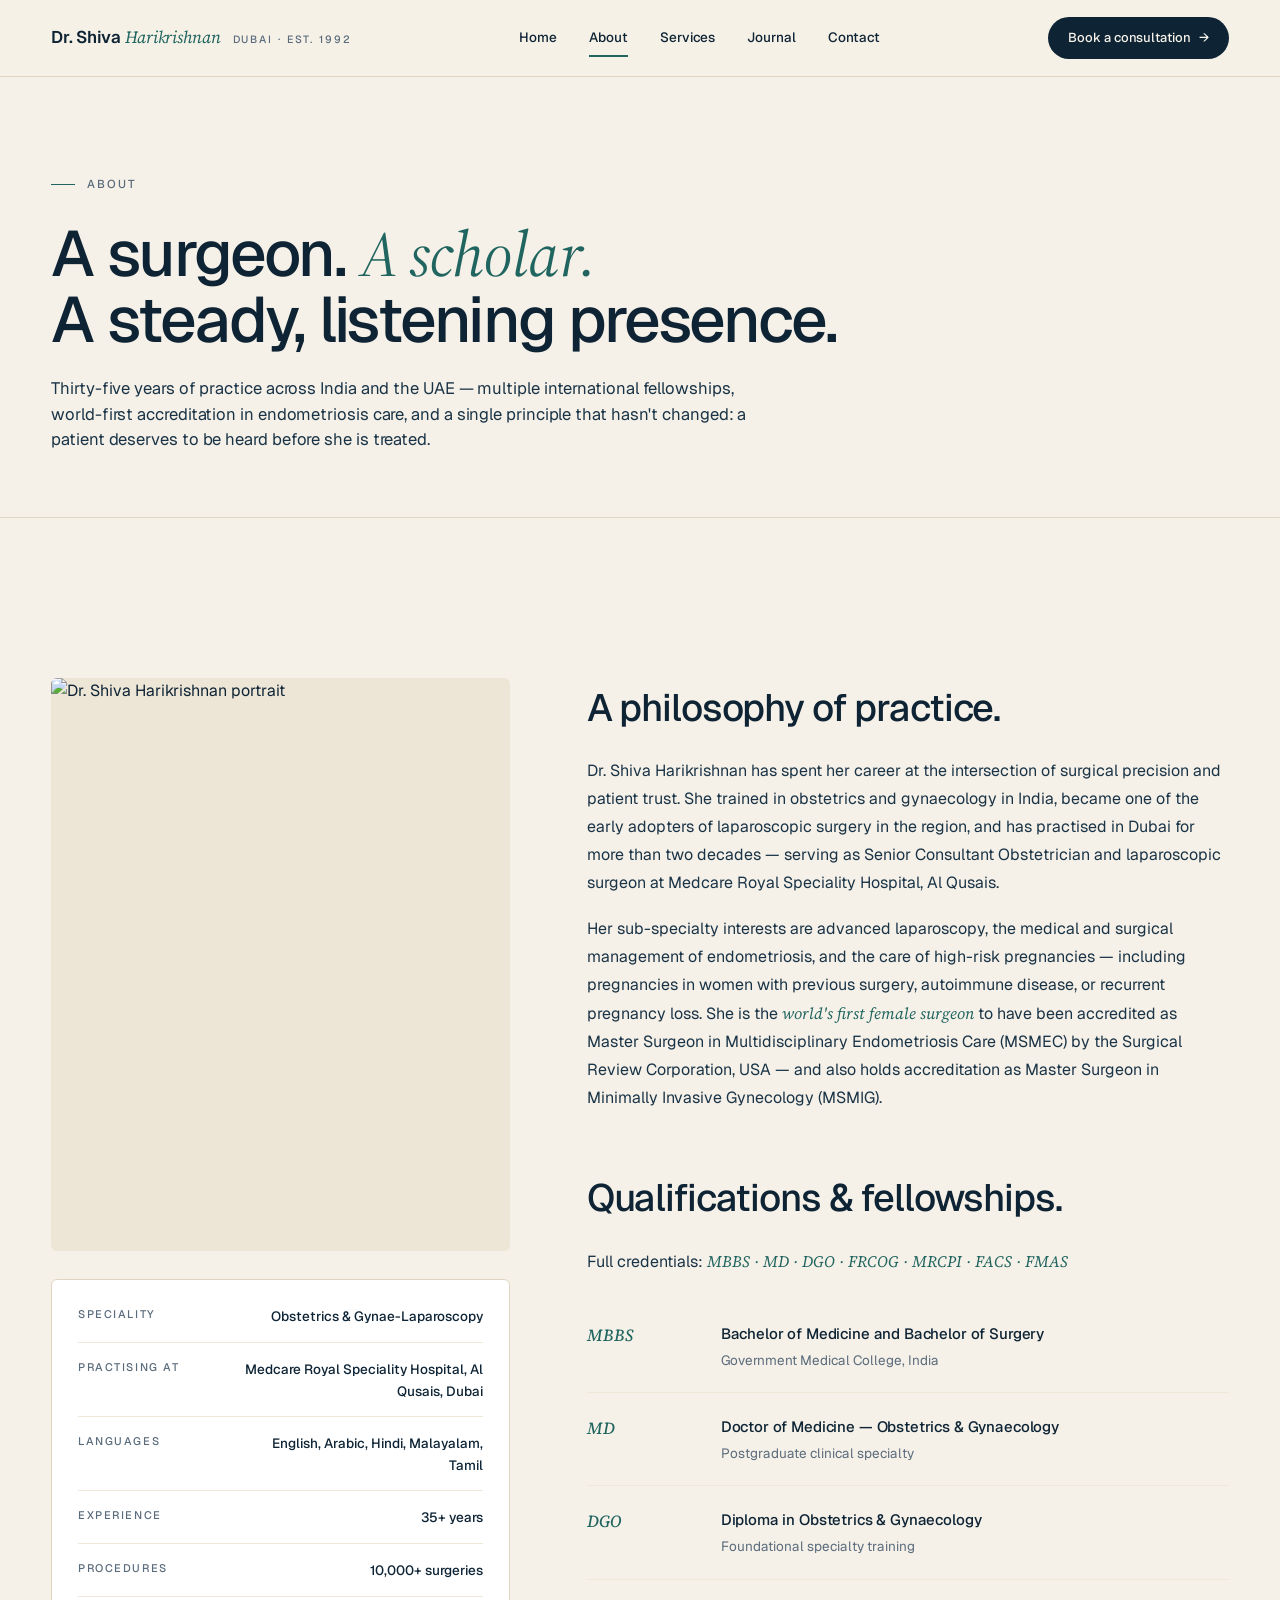
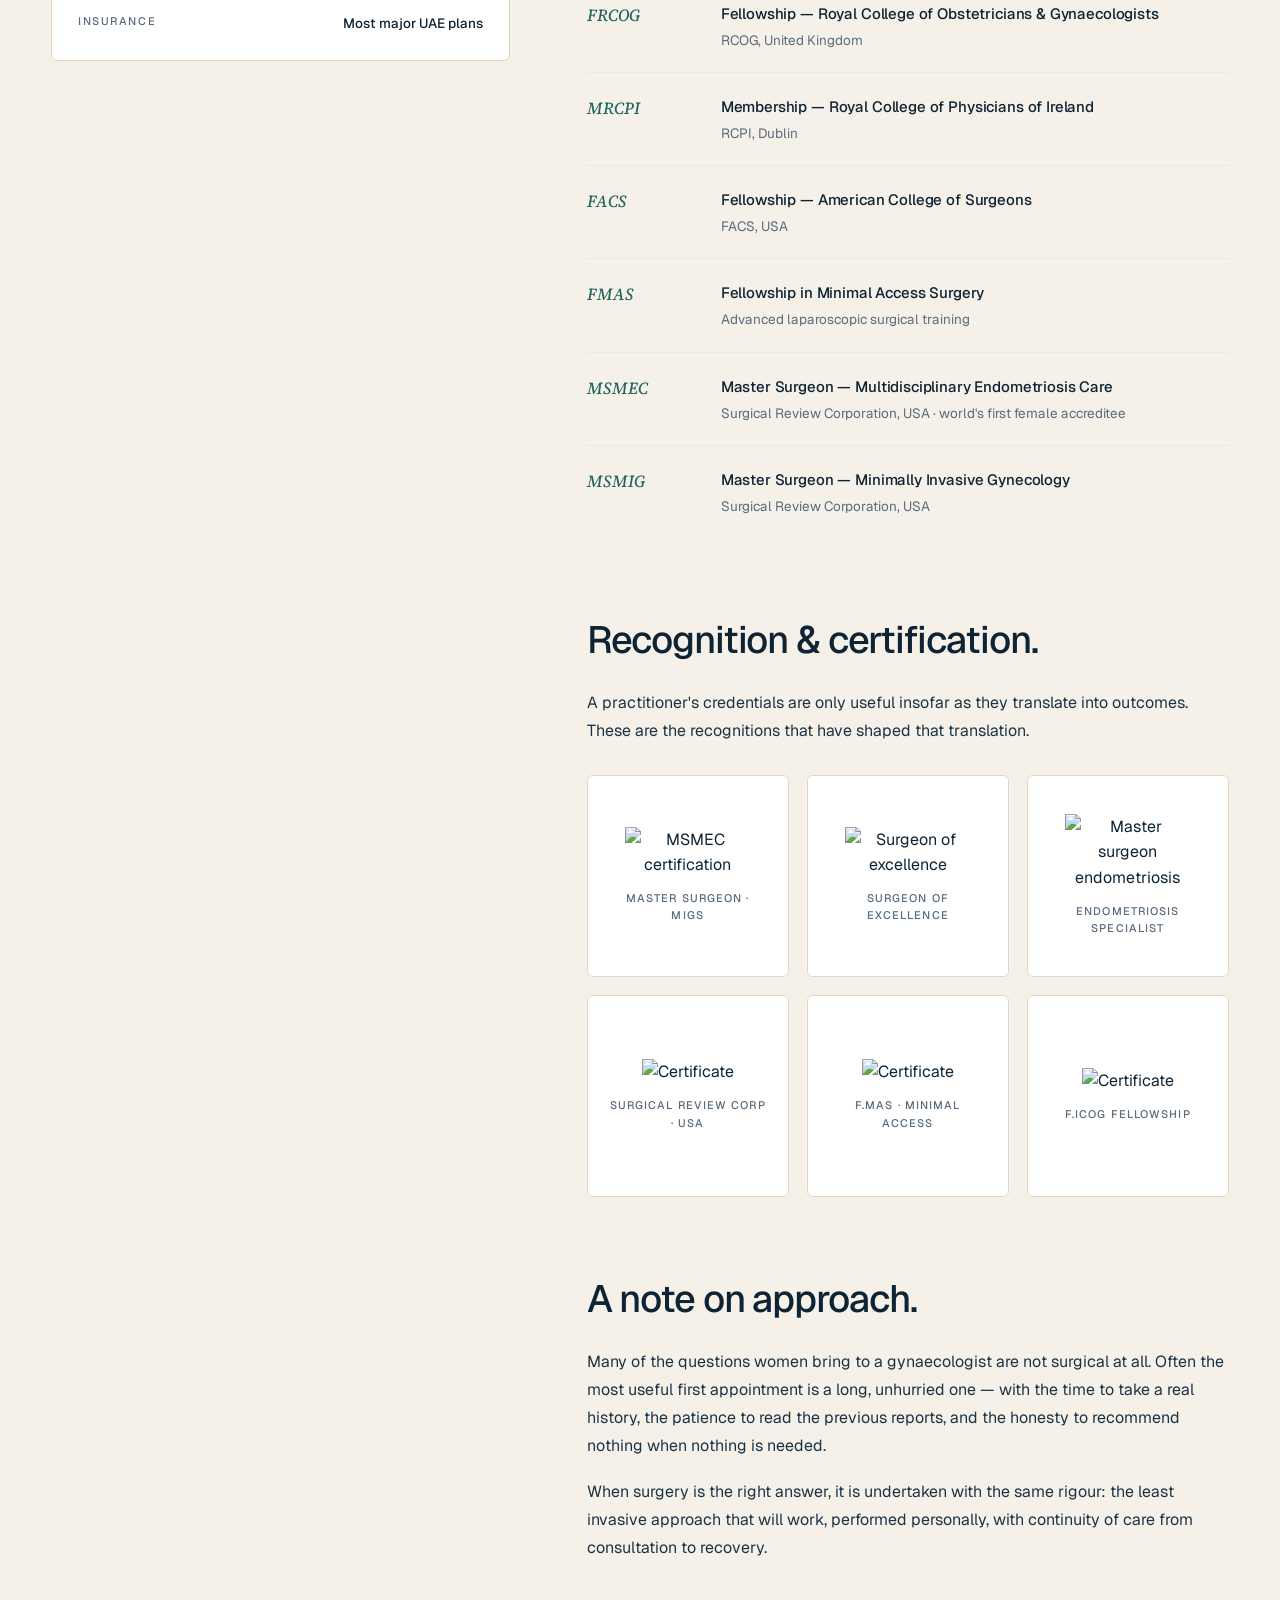
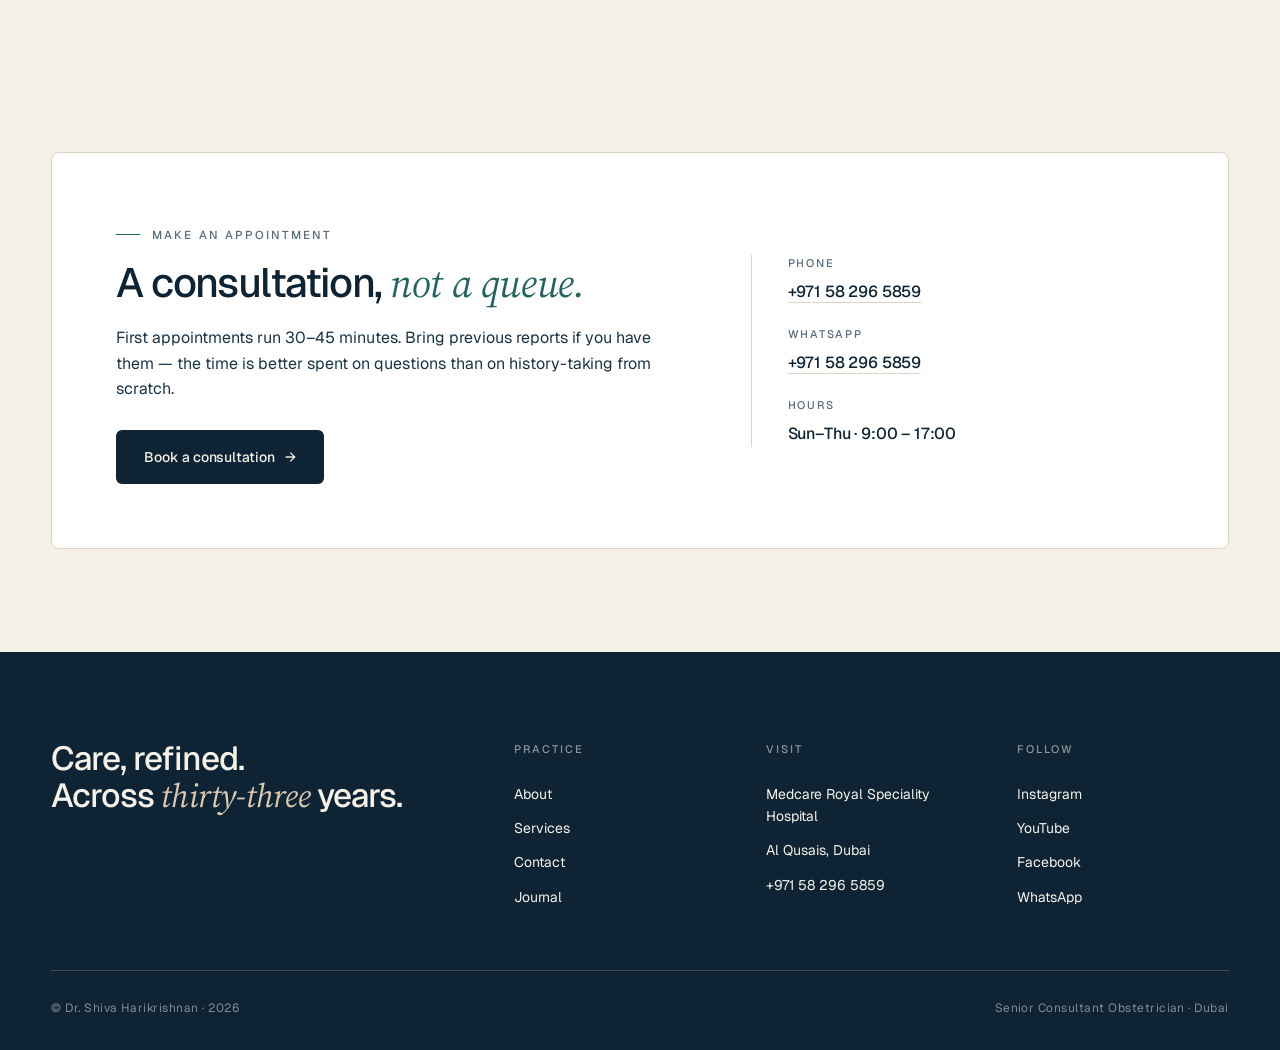
==== about.html @ 334bdd80 "Initial mockup — Clinical Confident redesign for Dr. Shiva Harikrishnan" ====
<!doctype html>
<html lang="en">
<head>
  <meta charset="utf-8" />
  <meta name="viewport" content="width=device-width, initial-scale=1" />
  <title>About — Dr. Shiva Harikrishnan</title>
  <meta name="description" content="Dr. Shiva Harikrishnan — Senior Consultant Obstetrician and Gynae-Laparoscopic Surgeon. 33 years of clinical experience across India and the UAE." />
  <link rel="stylesheet" href="styles.css" />
</head>
<body>

<header class="topbar">
  <div class="frame">
    <a href="index.html" class="brand">
      <span class="brand-mark">Dr. Shiva <em>Harikrishnan</em></span>
      <span class="brand-sub">Dubai · est. 1992</span>
    </a>
    <nav class="nav">
      <a href="index.html">Home</a>
      <a href="about.html" class="active">About</a>
      <a href="services.html">Services</a>
      <a href="#">Journal</a>
      <a href="contact.html">Contact</a>
    </nav>
    <a href="contact.html" class="cta-pill">Book a consultation <span class="arrow">→</span></a>
  </div>
</header>

<!-- ============= PAGE HEAD ============= -->
<section class="page-head">
  <div class="frame">
    <span class="eyebrow reveal">About</span>
    <h1 class="display h-l reveal d1">A surgeon. <em>A scholar.</em><br>A steady, listening presence.</h1>
    <p class="lead reveal d2">Thirty-five years of practice across India and the UAE — multiple international fellowships, world-first accreditation in endometriosis care, and a single principle that hasn't changed: a patient deserves to be heard before she is treated.</p>
  </div>
</section>

<!-- ============= BIO BODY ============= -->
<section class="section-tight">
  <div class="frame">
    <div class="bio-grid">
      <!-- Sticky side -->
      <aside class="bio-side">
        <div class="bio-portrait reveal">
          <img src="assets/dr-shiva-portrait.jpg"
               alt="Dr. Shiva Harikrishnan portrait" />
        </div>
        <div class="quick reveal d1">
          <div class="row"><span class="k">Speciality</span><span class="v">Obstetrics &amp; Gynae-Laparoscopy</span></div>
          <div class="row"><span class="k">Practising at</span><span class="v">Medcare Royal Speciality Hospital, Al Qusais, Dubai</span></div>
          <div class="row"><span class="k">Languages</span><span class="v">English, Arabic, Hindi, Malayalam, Tamil</span></div>
          <div class="row"><span class="k">Experience</span><span class="v">35+ years</span></div>
          <div class="row"><span class="k">Procedures</span><span class="v">10,000+ surgeries</span></div>
          <div class="row"><span class="k">Insurance</span><span class="v">Most major UAE plans</span></div>
        </div>
      </aside>

      <!-- Scrolling content -->
      <div class="bio-content">
        <h2 class="reveal">A philosophy of practice.</h2>
        <p class="reveal d1">
          Dr. Shiva Harikrishnan has spent her career at the intersection of surgical precision and patient trust. She trained in obstetrics and gynaecology in India, became one of the early adopters of laparoscopic surgery in the region, and has practised in Dubai for more than two decades &mdash; serving as Senior Consultant Obstetrician and laparoscopic surgeon at Medcare Royal Speciality Hospital, Al Qusais.
        </p>
        <p class="reveal d2">
          Her sub-specialty interests are advanced laparoscopy, the medical and surgical management of endometriosis, and the care of high-risk pregnancies &mdash; including pregnancies in women with previous surgery, autoimmune disease, or recurrent pregnancy loss. She is the <em>world's first female surgeon</em> to have been accredited as Master Surgeon in Multidisciplinary Endometriosis Care (MSMEC) by the Surgical Review Corporation, USA &mdash; and also holds accreditation as Master Surgeon in Minimally Invasive Gynecology (MSMIG).
        </p>

        <h2 class="reveal">Qualifications &amp; fellowships.</h2>
        <p class="reveal d1">Full credentials: <em>MBBS · MD · DGO · FRCOG · MRCPI · FACS · FMAS</em></p>
        <div class="timeline">
          <div class="item reveal"><span class="yr">MBBS</span><div class="ev"><div class="ev-title">Bachelor of Medicine and Bachelor of Surgery</div><div class="ev-sub">Government Medical College, India</div></div></div>
          <div class="item reveal"><span class="yr">MD</span><div class="ev"><div class="ev-title">Doctor of Medicine — Obstetrics &amp; Gynaecology</div><div class="ev-sub">Postgraduate clinical specialty</div></div></div>
          <div class="item reveal"><span class="yr">DGO</span><div class="ev"><div class="ev-title">Diploma in Obstetrics &amp; Gynaecology</div><div class="ev-sub">Foundational specialty training</div></div></div>
          <div class="item reveal"><span class="yr">FRCOG</span><div class="ev"><div class="ev-title">Fellowship — Royal College of Obstetricians &amp; Gynaecologists</div><div class="ev-sub">RCOG, United Kingdom</div></div></div>
          <div class="item reveal"><span class="yr">MRCPI</span><div class="ev"><div class="ev-title">Membership — Royal College of Physicians of Ireland</div><div class="ev-sub">RCPI, Dublin</div></div></div>
          <div class="item reveal"><span class="yr">FACS</span><div class="ev"><div class="ev-title">Fellowship — American College of Surgeons</div><div class="ev-sub">FACS, USA</div></div></div>
          <div class="item reveal"><span class="yr">FMAS</span><div class="ev"><div class="ev-title">Fellowship in Minimal Access Surgery</div><div class="ev-sub">Advanced laparoscopic surgical training</div></div></div>
          <div class="item reveal"><span class="yr">MSMEC</span><div class="ev"><div class="ev-title">Master Surgeon — Multidisciplinary Endometriosis Care</div><div class="ev-sub">Surgical Review Corporation, USA · world's first female accreditee</div></div></div>
          <div class="item reveal"><span class="yr">MSMIG</span><div class="ev"><div class="ev-title">Master Surgeon — Minimally Invasive Gynecology</div><div class="ev-sub">Surgical Review Corporation, USA</div></div></div>
        </div>

        <h2 class="reveal" style="margin-top: 72px;">Recognition &amp; certification.</h2>
        <p class="reveal d1">A practitioner's credentials are only useful insofar as they translate into outcomes. These are the recognitions that have shaped that translation.</p>
        <div class="cert-grid">
          <div class="cert reveal">
            <img src="https://www.drshivahk.com/wp-content/uploads/2023/02/MSMEC_logo.png" alt="MSMEC certification">
            <div class="name">Master Surgeon · MIGS</div>
          </div>
          <div class="cert reveal d1">
            <img src="https://www.drshivahk.com/wp-content/uploads/2023/11/1.png" alt="Surgeon of excellence">
            <div class="name">Surgeon of Excellence</div>
          </div>
          <div class="cert reveal d2">
            <img src="https://www.drshivahk.com/wp-content/uploads/2021/04/master-surgen159x159.png" alt="Master surgeon endometriosis">
            <div class="name">Endometriosis Specialist</div>
          </div>
          <div class="cert reveal">
            <img src="https://www.drshivahk.com/wp-content/uploads/2020/10/certificate-1.jpg" alt="Certificate">
            <div class="name">Surgical Review Corp · USA</div>
          </div>
          <div class="cert reveal d1">
            <img src="https://www.drshivahk.com/wp-content/uploads/2020/10/certificate-2.jpg" alt="Certificate">
            <div class="name">F.MAS · Minimal Access</div>
          </div>
          <div class="cert reveal d2">
            <img src="https://www.drshivahk.com/wp-content/uploads/2020/10/certificate-3.jpg" alt="Certificate">
            <div class="name">F.ICOG Fellowship</div>
          </div>
        </div>

        <h2 class="reveal" style="margin-top: 72px;">A note on approach.</h2>
        <p class="reveal d1">
          Many of the questions women bring to a gynaecologist are not surgical at all. Often the most useful first appointment is a long, unhurried one &mdash; with the time to take a real history, the patience to read the previous reports, and the honesty to recommend nothing when nothing is needed.
        </p>
        <p class="reveal d2">
          When surgery is the right answer, it is undertaken with the same rigour: the least invasive approach that will work, performed personally, with continuity of care from consultation to recovery.
        </p>
      </div>
    </div>
  </div>
</section>

<!-- ============= CTA ============= -->
<section class="section">
  <div class="frame">
    <div class="cta-block reveal">
      <div>
        <span class="eyebrow">Make an appointment</span>
        <h2 class="display h-m" style="margin-top: 18px;">A consultation, <em>not a queue.</em></h2>
        <p>First appointments run 30–45 minutes. Bring previous reports if you have them &mdash; the time is better spent on questions than on history-taking from scratch.</p>
        <a href="contact.html" class="btn-primary">Book a consultation <span>→</span></a>
      </div>
      <div class="cta-info">
        <div class="row"><div class="label">Phone</div><div class="val"><a href="tel:+971582965859">+971 58 296 5859</a></div></div>
        <div class="row"><div class="label">WhatsApp</div><div class="val"><a href="https://api.whatsapp.com/send?phone=971582965859">+971 58 296 5859</a></div></div>
        <div class="row"><div class="label">Hours</div><div class="val">Sun–Thu · 9:00 – 17:00</div></div>
      </div>
    </div>
  </div>
</section>

<!-- ============= FOOTER ============= -->
<footer>
  <div class="frame">
    <div class="footer-grid">
      <div class="footer-brand">Care, refined.<br>Across <em>thirty-three</em> years.</div>
      <div class="footer-col">
        <h4>Practice</h4>
        <a href="about.html">About</a>
        <a href="services.html">Services</a>
        <a href="contact.html">Contact</a>
        <a href="#">Journal</a>
      </div>
      <div class="footer-col">
        <h4>Visit</h4>
        <a>Medcare Royal Speciality Hospital</a>
        <a>Al Qusais, Dubai</a>
        <a href="tel:+971582965859">+971 58 296 5859</a>
      </div>
      <div class="footer-col">
        <h4>Follow</h4>
        <a href="https://www.instagram.com/dr.shivahk/" target="_blank" rel="noopener">Instagram</a>
        <a href="https://www.youtube.com/channel/UCBgul8vjgICS8xpONQhB9kg" target="_blank" rel="noopener">YouTube</a>
        <a href="https://www.facebook.com/share/16XE7Jk3NX/" target="_blank" rel="noopener">Facebook</a>
        <a href="https://api.whatsapp.com/send?phone=971582965859" target="_blank" rel="noopener">WhatsApp</a>
      </div>
    </div>
    <div class="footer-bottom">
      <span>© Dr. Shiva Harikrishnan · 2026</span>
      <span>Senior Consultant Obstetrician · Dubai</span>
    </div>
  </div>
</footer>

<script src="script.js"></script>
</body>
</html>
---- styles.css ----
/* ============================================================
   Dr. Shiva Harikrishnan — Redesign · v2
   Direction: Clinical Confident (sans-led, readable)
   ============================================================ */

@import url('https://fonts.googleapis.com/css2?family=Geist:wght@300;400;500;600;700&display=swap');
@import url('https://fonts.googleapis.com/css2?family=Source+Serif+4:ital,opsz,wght@0,8..60,400;0,8..60,500;1,8..60,400;1,8..60,500&display=swap');

:root {
  --ink: #0E2435;
  --ink-soft: #1A3447;
  --bone: #F6F1E8;
  --bone-deep: #EDE5D6;
  --paper: #FFFFFF;
  --teal: #20655F;
  --teal-deep: #154945;
  --ochre: #DCC9B0;
  --muted: #5A6B7C;
  --line: #E0D5C2;
  --line-soft: #EFE7D7;

  --sans: 'Geist', -apple-system, BlinkMacSystemFont, 'Segoe UI', sans-serif;
  --serif: 'Source Serif 4', 'Georgia', serif;

  --max: 1320px;
  --pad-x: clamp(20px, 4vw, 56px);
}

* { box-sizing: border-box; margin: 0; padding: 0; }

html { scroll-behavior: smooth; -webkit-font-smoothing: antialiased; -moz-osx-font-smoothing: grayscale; }

body {
  font-family: var(--sans);
  font-weight: 400;
  font-size: 16px;
  line-height: 1.6;
  color: var(--ink);
  background: var(--bone);
  overflow-x: hidden;
  font-feature-settings: "ss01", "ss02";
}

img { display: block; max-width: 100%; }
a { color: inherit; text-decoration: none; }

/* ---------- Site frame ---------- */
.frame { max-width: var(--max); margin: 0 auto; padding: 0 var(--pad-x); }

/* ---------- Top bar ---------- */
.topbar {
  border-bottom: 0.5px solid var(--line);
  background: rgba(246, 241, 232, 0.92);
  position: sticky; top: 0; z-index: 50;
  backdrop-filter: saturate(140%) blur(10px);
}
.topbar .frame { display: flex; align-items: center; justify-content: space-between; height: 76px; gap: 24px; }
.brand { display: flex; align-items: baseline; gap: 12px; }
.brand-mark {
  font-family: var(--sans);
  font-weight: 600;
  font-size: 17px;
  letter-spacing: -0.015em;
  color: var(--ink);
}
.brand-mark em {
  font-style: italic;
  font-family: var(--serif);
  font-weight: 400;
  color: var(--teal);
}
.brand-sub {
  font-size: 10.5px;
  letter-spacing: 0.18em;
  text-transform: uppercase;
  color: var(--muted);
  font-weight: 500;
}

.nav { display: flex; gap: 32px; align-items: center; }
.nav a {
  font-size: 13.5px;
  font-weight: 500;
  letter-spacing: -0.005em;
  color: var(--ink);
  position: relative;
  padding: 6px 0;
  transition: color .25s ease;
}
.nav a:hover { color: var(--teal); }
.nav a.active::after {
  content: ''; position: absolute; left: 0; right: 0; bottom: -2px;
  height: 1.5px; background: var(--teal);
}

.cta-pill {
  display: inline-flex; align-items: center; gap: 8px;
  padding: 11px 20px;
  background: var(--ink); color: var(--bone);
  border-radius: 999px;
  font-size: 13px; font-weight: 500; letter-spacing: -0.005em;
  transition: background .25s ease, transform .25s ease;
}
.cta-pill:hover { background: var(--teal); transform: translateY(-1px); }
.cta-pill .arrow { transition: transform .25s ease; }
.cta-pill:hover .arrow { transform: translateX(3px); }

@media (max-width: 880px) {
  .nav { display: none; }
}

/* ---------- Section eyebrow ---------- */
.eyebrow {
  display: inline-flex; align-items: center; gap: 12px;
  font-size: 11.5px;
  letter-spacing: 0.18em;
  text-transform: uppercase;
  color: var(--muted);
  font-weight: 500;
}
.eyebrow::before {
  content: ''; width: 24px; height: 1px; background: var(--teal);
}

/* ---------- Display / heading system (sans-led) ---------- */
.display {
  font-family: var(--sans);
  font-weight: 500;
  line-height: 1.02;
  letter-spacing: -0.035em;
  color: var(--ink);
}
.display em {
  font-family: var(--serif);
  font-style: italic;
  font-weight: 400;
  color: var(--teal);
  letter-spacing: -0.01em;
}
.display .softline { color: var(--muted); }

.h-xl { font-size: clamp(44px, 7vw, 104px); }
.h-l  { font-size: clamp(36px, 5vw, 72px); }
.h-m  { font-size: clamp(28px, 3.2vw, 44px); }
.h-s  { font-size: clamp(22px, 2vw, 30px); }

.lead {
  font-size: clamp(16px, 1.3vw, 18.5px);
  color: var(--ink-soft);
  line-height: 1.55;
  max-width: 56ch;
  font-weight: 400;
  letter-spacing: -0.005em;
}

/* ---------- Hero ---------- */
.hero {
  position: relative;
  padding: clamp(56px, 7vw, 96px) 0 clamp(70px, 9vw, 120px);
}
.hero-grid {
  display: grid;
  grid-template-columns: 1.35fr 1fr;
  gap: clamp(32px, 6vw, 80px);
  align-items: center;
}
.hero-meta {
  display: flex; gap: 22px; flex-wrap: wrap;
  font-size: 11.5px; letter-spacing: 0.14em;
  text-transform: uppercase; color: var(--muted);
  margin-bottom: 36px;
  font-weight: 500;
}
.hero-meta span { display: inline-flex; align-items: center; gap: 8px; }
.hero-meta .dot { width: 4px; height: 4px; background: var(--teal); border-radius: 50%; }

.hero h1 { margin-bottom: 32px; }

.hero-actions {
  display: flex; gap: 24px; align-items: center; margin-top: 40px;
  flex-wrap: wrap;
}
.btn-primary {
  display: inline-flex; align-items: center; gap: 10px;
  padding: 16px 28px;
  background: var(--ink); color: var(--bone);
  border-radius: 6px;
  font-size: 14px; font-weight: 500; letter-spacing: -0.005em;
  transition: background .25s ease, transform .25s ease;
}
.btn-primary:hover { background: var(--teal); transform: translateY(-1px); }
.btn-ghost {
  display: inline-flex; align-items: center; gap: 10px;
  padding: 16px 0;
  font-size: 14px; font-weight: 500;
  border-bottom: 1px solid var(--ink);
  transition: gap .25s ease, color .25s ease, border-color .25s ease;
}
.btn-ghost:hover { gap: 16px; color: var(--teal); border-bottom-color: var(--teal); }

.hero-portrait {
  position: relative;
  aspect-ratio: 4/5;
  background: var(--bone-deep);
  border-radius: 6px;
  overflow: hidden;
}
.hero-portrait img {
  width: 100%; height: 100%; object-fit: cover; object-position: center top;
}
.hero-portrait::after {
  content: ''; position: absolute; inset: 0;
  background: linear-gradient(180deg, transparent 70%, rgba(14, 36, 53, 0.16));
  pointer-events: none;
}
.hero-portrait .badge {
  position: absolute;
  bottom: 18px; left: 18px;
  background: var(--bone);
  padding: 11px 16px;
  border-radius: 4px;
  font-size: 11px;
  letter-spacing: 0.16em;
  text-transform: uppercase;
  color: var(--ink);
  font-weight: 500;
}

@media (max-width: 880px) {
  .hero-grid { grid-template-columns: 1fr; gap: 40px; }
  .hero-portrait { aspect-ratio: 3/4; max-height: 540px; }
}

/* ---------- Marquee strip ---------- */
.marquee {
  border-top: 0.5px solid var(--line);
  border-bottom: 0.5px solid var(--line);
  overflow: hidden;
  background: var(--bone);
  padding: 24px 0;
}
.marquee-track {
  display: flex; gap: 56px;
  animation: marquee 38s linear infinite;
  white-space: nowrap;
  font-family: var(--sans);
  font-size: clamp(18px, 2vw, 26px);
  color: var(--ink);
  font-weight: 500;
  letter-spacing: -0.02em;
}
.marquee-track span { display: inline-flex; align-items: center; gap: 56px; }
.marquee-track .sep { color: var(--ochre); }
.marquee-track em {
  font-family: var(--serif);
  font-style: italic;
  font-weight: 400;
  color: var(--teal);
}
@keyframes marquee {
  from { transform: translateX(0); }
  to { transform: translateX(-50%); }
}

/* ---------- Stats ---------- */
.stats {
  display: grid;
  grid-template-columns: repeat(4, 1fr);
  gap: 0;
  border-top: 0.5px solid var(--line);
}
.stat {
  padding: 36px 28px 36px 0;
  border-right: 0.5px solid var(--line);
}
.stat:last-child { border-right: none; padding-right: 0; }
.stat:not(:first-child) { padding-left: 28px; }
.stat .num {
  font-family: var(--sans);
  font-weight: 500;
  font-size: clamp(38px, 4.4vw, 60px);
  line-height: 1;
  letter-spacing: -0.04em;
  color: var(--ink);
}
.stat .num em {
  font-family: var(--serif);
  font-style: italic;
  font-weight: 400;
  color: var(--teal);
  letter-spacing: -0.01em;
}
.stat .label {
  font-size: 11.5px;
  letter-spacing: 0.14em;
  text-transform: uppercase;
  color: var(--muted);
  margin-top: 14px;
  font-weight: 500;
}

@media (max-width: 760px) {
  .stats { grid-template-columns: 1fr 1fr; }
  .stat { padding: 24px 16px; border-right: 0.5px solid var(--line); border-bottom: 0.5px solid var(--line); }
  .stat:nth-child(2) { border-right: none; }
  .stat:nth-child(3), .stat:nth-child(4) { border-bottom: none; }
}

/* ---------- Section spacing ---------- */
.section { padding: clamp(60px, 8vw, 116px) 0; }
.section-tight { padding: clamp(44px, 5.5vw, 80px) 0; }

/* ---------- About teaser ---------- */
.about-teaser {
  display: grid;
  grid-template-columns: 1fr 1.2fr;
  gap: clamp(40px, 6vw, 96px);
  align-items: center;
}
.about-image {
  aspect-ratio: 4/5;
  overflow: hidden;
  border-radius: 6px;
  background: var(--bone-deep);
}
.about-image img { width: 100%; height: 100%; object-fit: cover; object-position: center top; }

.about-copy h2 { margin: 18px 0 28px; }
.about-copy p { margin-bottom: 18px; max-width: 56ch; color: var(--ink-soft); line-height: 1.7; }
.about-copy .credentials {
  margin-top: 32px;
  padding-top: 28px;
  border-top: 0.5px solid var(--line);
  display: flex; flex-wrap: wrap; gap: 10px;
}
.cred-pill {
  font-size: 11px;
  letter-spacing: 0.12em;
  text-transform: uppercase;
  padding: 8px 14px;
  border: 0.5px solid var(--ink);
  border-radius: 999px;
  color: var(--ink);
  font-weight: 500;
}
.cred-pill.accent { background: var(--ink); color: var(--bone); border-color: var(--ink); }

@media (max-width: 880px) {
  .about-teaser { grid-template-columns: 1fr; }
}

/* ---------- Services preview ---------- */
.services-head {
  display: flex; justify-content: space-between; align-items: end;
  margin-bottom: 48px; gap: 32px; flex-wrap: wrap;
}
.services-head h2 { max-width: 14ch; }
.services-grid {
  display: grid;
  grid-template-columns: repeat(3, 1fr);
  gap: 24px;
}
.svc-card {
  background: var(--paper);
  border: 0.5px solid var(--line);
  border-radius: 6px;
  overflow: hidden;
  transition: transform .35s ease, border-color .35s ease;
  display: flex; flex-direction: column;
}
.svc-card:hover { transform: translateY(-4px); border-color: var(--teal); }
.svc-card .img {
  aspect-ratio: 4/3;
  background: var(--bone-deep);
  overflow: hidden;
}
.svc-card .img img { width: 100%; height: 100%; object-fit: cover; transition: transform .8s ease; }
.svc-card:hover .img img { transform: scale(1.05); }
.svc-card .body { padding: 24px 26px 28px; flex: 1; display: flex; flex-direction: column; }
.svc-card .body h3 {
  font-family: var(--sans);
  font-weight: 500;
  font-size: 19px;
  letter-spacing: -0.02em;
  margin-bottom: 12px;
  color: var(--ink);
}
.svc-card .body p { color: var(--ink-soft); font-size: 14px; line-height: 1.6; flex: 1; }
.svc-card .body .more {
  margin-top: 22px;
  font-size: 12px;
  letter-spacing: 0.08em;
  text-transform: uppercase;
  color: var(--teal);
  font-weight: 500;
  display: inline-flex; gap: 8px; align-items: center;
  transition: gap .25s ease;
}
.svc-card:hover .body .more { gap: 14px; }

@media (max-width: 880px) { .services-grid { grid-template-columns: 1fr 1fr; } }
@media (max-width: 600px) { .services-grid { grid-template-columns: 1fr; } }

/* ---------- Quote / Testimonial ---------- */
.quote {
  background: var(--ink);
  color: var(--bone);
  padding: clamp(64px, 9vw, 128px) 0;
}
.quote .frame { display: grid; grid-template-columns: 1fr 1.6fr; gap: 60px; align-items: start; }
.quote .eyebrow { color: rgba(246, 241, 232, 0.6); }
.quote .eyebrow::before { background: var(--ochre); }
.quote-body {
  font-family: var(--sans);
  font-weight: 400;
  font-size: clamp(22px, 2.6vw, 36px);
  line-height: 1.3;
  letter-spacing: -0.02em;
  color: var(--bone);
}
.quote-body em {
  font-family: var(--serif);
  font-style: italic;
  font-weight: 400;
  color: var(--ochre);
}
.quote-attr { margin-top: 36px; font-size: 11.5px; letter-spacing: 0.16em; text-transform: uppercase; color: rgba(246, 241, 232, 0.7); font-weight: 500; }

@media (max-width: 760px) { .quote .frame { grid-template-columns: 1fr; gap: 24px; } }

/* ---------- Editorial strip ---------- */
.editorial-strip {
  display: grid;
  grid-template-columns: 1fr 1.4fr 1fr;
  gap: 16px;
  margin-top: 60px;
}
.editorial-strip .tile {
  aspect-ratio: 4/5;
  overflow: hidden;
  border-radius: 6px;
  background: var(--bone-deep);
}
.editorial-strip .tile.tall { aspect-ratio: 4/6; }
.editorial-strip .tile.wide { aspect-ratio: 3/4; align-self: end; }
.editorial-strip img { width: 100%; height: 100%; object-fit: cover; }

@media (max-width: 760px) { .editorial-strip { grid-template-columns: 1fr 1fr; } }

/* ---------- Booking CTA ---------- */
.cta-block {
  background: var(--paper);
  border: 0.5px solid var(--line);
  border-radius: 8px;
  padding: clamp(36px, 5vw, 64px);
  display: grid;
  grid-template-columns: 1.4fr 1fr;
  gap: 56px;
  align-items: center;
}
.cta-block h2 { margin-bottom: 20px; }
.cta-block p { color: var(--ink-soft); margin-bottom: 28px; max-width: 50ch; }
.cta-info {
  border-left: 0.5px solid var(--line);
  padding-left: 36px;
  display: flex; flex-direction: column; gap: 22px;
}
.cta-info .row .label {
  font-size: 11px; letter-spacing: 0.16em; text-transform: uppercase;
  color: var(--muted); margin-bottom: 6px; font-weight: 500;
}
.cta-info .row .val {
  font-family: var(--sans);
  font-size: 16px; font-weight: 500;
  color: var(--ink); letter-spacing: -0.01em;
}
.cta-info .row .val a { color: var(--ink); border-bottom: 1px solid var(--line); }
.cta-info .row .val a:hover { color: var(--teal); border-bottom-color: var(--teal); }

@media (max-width: 880px) {
  .cta-block { grid-template-columns: 1fr; gap: 32px; }
  .cta-info { border-left: none; padding-left: 0; border-top: 0.5px solid var(--line); padding-top: 32px; }
}

/* ---------- Hospital strip (Medcare Royal photo) ---------- */
.hospital-strip {
  display: grid;
  grid-template-columns: 1fr 1.4fr;
  gap: clamp(32px, 5vw, 72px);
  align-items: center;
  background: var(--paper);
  border: 0.5px solid var(--line);
  border-radius: 8px;
  overflow: hidden;
  padding: 0;
}
.hospital-strip .copy { padding: clamp(32px, 4vw, 56px); }
.hospital-strip .copy h2 { margin: 18px 0 20px; }
.hospital-strip .copy p { color: var(--ink-soft); margin-bottom: 16px; max-width: 50ch; }
.hospital-strip .img {
  aspect-ratio: 5/4;
  overflow: hidden;
  background: var(--bone-deep);
  height: 100%;
}
.hospital-strip .img img { width: 100%; height: 100%; object-fit: cover; }
@media (max-width: 880px) {
  .hospital-strip { grid-template-columns: 1fr; }
  .hospital-strip .img { aspect-ratio: 16/10; }
}

/* ---------- Footer ---------- */
footer {
  background: var(--ink);
  color: var(--bone);
  padding: clamp(56px, 7vw, 96px) 0 32px;
}
.footer-grid {
  display: grid;
  grid-template-columns: 2fr 1fr 1fr 1fr;
  gap: 40px;
  padding-bottom: 56px;
  border-bottom: 0.5px solid rgba(246, 241, 232, 0.18);
}
.footer-brand {
  font-family: var(--sans);
  font-weight: 500;
  font-size: clamp(26px, 2.6vw, 36px);
  line-height: 1.1;
  letter-spacing: -0.03em;
  color: var(--bone);
}
.footer-brand em {
  font-family: var(--serif);
  font-style: italic;
  font-weight: 400;
  color: var(--ochre);
  letter-spacing: -0.01em;
}
.footer-col h4 {
  font-size: 11px; letter-spacing: 0.18em; text-transform: uppercase;
  color: rgba(246, 241, 232, 0.55); font-weight: 500; margin-bottom: 18px;
}
.footer-col a {
  display: block; font-size: 14px; padding: 6px 0;
  color: var(--bone); transition: color .25s ease;
  font-weight: 400;
}
.footer-col a:hover { color: var(--ochre); }
.footer-bottom {
  display: flex; justify-content: space-between; align-items: center;
  padding-top: 28px; gap: 24px; flex-wrap: wrap;
  font-size: 12px; color: rgba(246, 241, 232, 0.5);
  letter-spacing: 0.04em;
  font-weight: 400;
}

@media (max-width: 880px) {
  .footer-grid { grid-template-columns: 1fr 1fr; }
  .footer-brand { grid-column: 1 / -1; }
}

/* ---------- Page header (interior pages) ---------- */
.page-head {
  padding: clamp(64px, 7vw, 116px) 0 clamp(46px, 5vw, 72px);
  border-bottom: 0.5px solid var(--line);
}
.page-head .eyebrow { margin-bottom: 28px; }
.page-head h1 { margin-bottom: 24px; }
.page-head .lead { max-width: 64ch; }

/* ---------- Bio page ---------- */
.bio-grid {
  display: grid;
  grid-template-columns: 1fr 1.4fr;
  gap: clamp(40px, 6vw, 88px);
  margin-top: clamp(56px, 7vw, 96px);
}
.bio-side { position: sticky; top: 110px; align-self: start; }
.bio-portrait {
  aspect-ratio: 4/5; overflow: hidden; border-radius: 6px; background: var(--bone-deep);
  margin-bottom: 28px;
}
.bio-portrait img { width: 100%; height: 100%; object-fit: cover; object-position: center top; }
.bio-side .quick {
  background: var(--paper); border: 0.5px solid var(--line); border-radius: 6px;
  padding: 26px;
  display: flex; flex-direction: column; gap: 16px;
}
.bio-side .quick .row {
  display: flex; justify-content: space-between; gap: 16px;
  padding-bottom: 14px; border-bottom: 0.5px solid var(--line-soft);
}
.bio-side .quick .row:last-child { border-bottom: none; padding-bottom: 0; }
.bio-side .quick .row .k {
  font-size: 11px; letter-spacing: 0.14em; text-transform: uppercase;
  color: var(--muted); font-weight: 500;
}
.bio-side .quick .row .v { font-size: 13.5px; color: var(--ink); text-align: right; max-width: 60%; font-weight: 500; }

.bio-content h2 {
  font-family: var(--sans); font-weight: 500;
  font-size: clamp(28px, 3vw, 38px); letter-spacing: -0.03em;
  margin: 56px 0 18px;
}
.bio-content h2:first-child { margin-top: 0; }
.bio-content h2 em {
  font-family: var(--serif); font-style: italic; font-weight: 400;
  color: var(--teal); letter-spacing: -0.01em;
}
.bio-content p { margin-bottom: 18px; color: var(--ink-soft); line-height: 1.75; max-width: 64ch; }
.bio-content p em { font-family: var(--serif); font-style: italic; color: var(--teal); }

.timeline { margin-top: 24px; }
.timeline .item {
  display: grid; grid-template-columns: 110px 1fr; gap: 24px;
  padding: 22px 0; border-bottom: 0.5px solid var(--line-soft);
}
.timeline .item:last-child { border-bottom: none; }
.timeline .yr {
  font-family: var(--serif); font-style: italic;
  font-size: 17px; color: var(--teal); font-weight: 500;
}
.timeline .ev .ev-title { font-weight: 500; font-size: 15px; margin-bottom: 4px; letter-spacing: -0.01em; }
.timeline .ev .ev-sub { font-size: 13.5px; color: var(--muted); line-height: 1.5; }

.cert-grid {
  display: grid; grid-template-columns: repeat(3, 1fr); gap: 18px;
  margin-top: 30px;
}
.cert {
  background: var(--paper); border: 0.5px solid var(--line); border-radius: 6px;
  padding: 22px; text-align: center; aspect-ratio: 1;
  display: flex; flex-direction: column; justify-content: center; align-items: center;
}
.cert img { max-width: 80%; max-height: 60%; object-fit: contain; margin-bottom: 12px; }
.cert .name {
  font-size: 11px; letter-spacing: 0.1em; text-transform: uppercase;
  color: var(--muted); font-weight: 500;
}

@media (max-width: 880px) {
  .bio-grid { grid-template-columns: 1fr; }
  .bio-side { position: static; }
  .cert-grid { grid-template-columns: 1fr 1fr; }
}

/* ---------- Services page ---------- */
.svc-list { margin-top: clamp(56px, 7vw, 96px); }
.svc-row {
  display: grid; grid-template-columns: 1fr 1.6fr; gap: clamp(32px, 5vw, 80px);
  padding: clamp(36px, 5vw, 60px) 0;
  border-top: 0.5px solid var(--line);
  align-items: start;
}
.svc-row:last-child { border-bottom: 0.5px solid var(--line); }
.svc-row .num {
  font-family: var(--serif); font-style: italic;
  font-size: 17px; color: var(--teal); letter-spacing: 0.02em;
  font-weight: 500;
}
.svc-row .head h3 {
  font-family: var(--sans); font-weight: 500;
  font-size: clamp(26px, 2.8vw, 36px); letter-spacing: -0.03em; margin: 12px 0 0;
  color: var(--ink);
}
.svc-row .body p { color: var(--ink-soft); line-height: 1.7; margin-bottom: 16px; max-width: 56ch; }
.svc-row .body p em { font-family: var(--serif); font-style: italic; color: var(--teal); }
.svc-row .body ul { list-style: none; padding: 0; margin-top: 16px; display: flex; flex-direction: column; gap: 10px; }
.svc-row .body li {
  display: flex; gap: 12px; align-items: start;
  font-size: 14.5px; color: var(--ink); font-weight: 400;
}
.svc-row .body li::before {
  content: ''; width: 6px; height: 6px; background: var(--teal); border-radius: 50%;
  margin-top: 8px; flex-shrink: 0;
}
.svc-row .img-wrap {
  margin-top: 22px;
  aspect-ratio: 16/9; overflow: hidden; border-radius: 6px; background: var(--bone-deep);
}
.svc-row .img-wrap img { width: 100%; height: 100%; object-fit: cover; }

@media (max-width: 760px) { .svc-row { grid-template-columns: 1fr; } }

/* ---------- Contact page ---------- */
.contact-grid {
  display: grid; grid-template-columns: 1fr 1fr; gap: clamp(40px, 6vw, 80px);
  margin-top: clamp(56px, 7vw, 96px);
}
.contact-info h3 {
  font-family: var(--sans); font-weight: 500;
  font-size: 26px; letter-spacing: -0.025em; margin-bottom: 28px;
}
.info-row {
  display: grid; grid-template-columns: 130px 1fr; gap: 24px;
  padding: 20px 0; border-bottom: 0.5px solid var(--line);
}
.info-row .k { font-size: 11px; letter-spacing: 0.16em; text-transform: uppercase; color: var(--muted); font-weight: 500; }
.info-row .v { font-size: 15px; line-height: 1.6; }
.info-row .v a { border-bottom: 1px solid var(--line); }
.info-row .v a:hover { color: var(--teal); border-bottom-color: var(--teal); }

.book-form {
  background: var(--paper); border: 0.5px solid var(--line); border-radius: 6px;
  padding: clamp(28px, 4vw, 44px);
}
.book-form h3 {
  font-family: var(--sans); font-weight: 500;
  font-size: 26px; letter-spacing: -0.025em; margin-bottom: 8px;
}
.book-form .sub { font-size: 13.5px; color: var(--muted); margin-bottom: 28px; }
.field { margin-bottom: 20px; }
.field label {
  display: block; font-size: 11px; letter-spacing: 0.14em;
  text-transform: uppercase; color: var(--muted); margin-bottom: 8px;
  font-weight: 500;
}
.field input, .field select, .field textarea {
  width: 100%; padding: 14px 16px;
  border: 0.5px solid var(--line); background: var(--bone);
  font-family: var(--sans); font-size: 14px; color: var(--ink);
  border-radius: 4px;
  transition: border-color .2s ease, background .2s ease;
}
.field input:focus, .field select:focus, .field textarea:focus {
  outline: none; border-color: var(--teal); background: var(--paper);
}
.field-row { display: grid; grid-template-columns: 1fr 1fr; gap: 16px; }
.book-form button {
  width: 100%; padding: 16px;
  background: var(--ink); color: var(--bone);
  border: none; border-radius: 4px;
  font-family: var(--sans); font-size: 14px; font-weight: 500; letter-spacing: -0.005em;
  cursor: pointer; transition: background .25s ease;
  margin-top: 8px;
}
.book-form button:hover { background: var(--teal); }

.map-tile {
  margin-top: clamp(56px, 7vw, 96px);
  aspect-ratio: 21/9;
  background: var(--bone-deep);
  border-radius: 6px;
  position: relative; overflow: hidden;
  border: 0.5px solid var(--line);
}
.map-tile img { width: 100%; height: 100%; object-fit: cover; opacity: 0.9; }
.map-pin {
  position: absolute; top: 50%; left: 38%; transform: translate(-50%, -100%);
  background: var(--ink); color: var(--bone);
  padding: 14px 18px; border-radius: 4px;
  font-size: 12px; letter-spacing: 0.06em; font-weight: 500;
}
.map-pin::after {
  content: ''; position: absolute; bottom: -6px; left: 50%; transform: translateX(-50%) rotate(45deg);
  width: 12px; height: 12px; background: var(--ink);
}

@media (max-width: 760px) {
  .contact-grid { grid-template-columns: 1fr; }
  .field-row { grid-template-columns: 1fr; }
}

/* ---------- Video grid (educational) ---------- */
.video-grid {
  display: grid;
  grid-template-columns: repeat(3, 1fr);
  gap: 24px;
}
.video-card {
  background: var(--paper);
  border: 0.5px solid var(--line);
  border-radius: 6px;
  overflow: hidden;
  display: flex; flex-direction: column;
  transition: transform .35s ease, border-color .35s ease;
}
.video-card:hover { transform: translateY(-4px); border-color: var(--teal); }
.video-card .frame-yt {
  position: relative; aspect-ratio: 16/9;
  background: var(--bone-deep); overflow: hidden;
}
.video-card .frame-yt iframe {
  position: absolute; inset: 0; width: 100%; height: 100%;
  border: 0;
}
.video-card .body { padding: 22px 24px 26px; flex: 1; display: flex; flex-direction: column; }
.video-card .body h3 {
  font-family: var(--sans); font-weight: 500; font-size: 17px;
  letter-spacing: -0.02em; color: var(--ink); margin-bottom: 8px;
  line-height: 1.3;
}
.video-card .body p {
  font-size: 13.5px; color: var(--ink-soft); line-height: 1.55; flex: 1;
}
.video-card .body .meta {
  margin-top: 14px; font-size: 11px; letter-spacing: 0.12em;
  text-transform: uppercase; color: var(--muted); font-weight: 500;
}

@media (max-width: 880px) { .video-grid { grid-template-columns: 1fr 1fr; } }
@media (max-width: 600px) { .video-grid { grid-template-columns: 1fr; } }

/* ---------- Patient testimonials (video) ---------- */
.testimonial-videos {
  display: grid; grid-template-columns: 1fr 1fr; gap: 24px;
  margin-top: 48px;
}
.testimonial-video {
  background: var(--paper);
  border: 0.5px solid var(--line);
  border-radius: 6px;
  overflow: hidden;
}
.testimonial-video .frame-yt {
  position: relative; aspect-ratio: 16/9;
  background: var(--bone-deep);
}
.testimonial-video .frame-yt iframe {
  position: absolute; inset: 0; width: 100%; height: 100%; border: 0;
}
.testimonial-video .body { padding: 22px 26px 26px; }
.testimonial-video .body .quote-mark {
  font-family: var(--serif); font-style: italic; font-size: 32px;
  color: var(--teal); line-height: 0.5; margin-bottom: 8px;
}
.testimonial-video .body p {
  font-size: 14.5px; color: var(--ink); line-height: 1.55; margin-bottom: 12px;
}
.testimonial-video .body .who {
  font-size: 11px; letter-spacing: 0.16em; text-transform: uppercase;
  color: var(--muted); font-weight: 500;
}

@media (max-width: 760px) { .testimonial-videos { grid-template-columns: 1fr; } }

/* ---------- Section split bg variants ---------- */
.bg-deep { background: var(--bone-deep); }

/* ---------- Reveal animation ---------- */
.reveal {
  opacity: 0;
  transform: translateY(20px);
  transition: opacity .8s cubic-bezier(.2,.6,.2,1), transform .8s cubic-bezier(.2,.6,.2,1);
}
.reveal.in { opacity: 1; transform: translateY(0); }
.reveal.d1 { transition-delay: .08s; }
.reveal.d2 { transition-delay: .16s; }
.reveal.d3 { transition-delay: .24s; }
.reveal.d4 { transition-delay: .32s; }
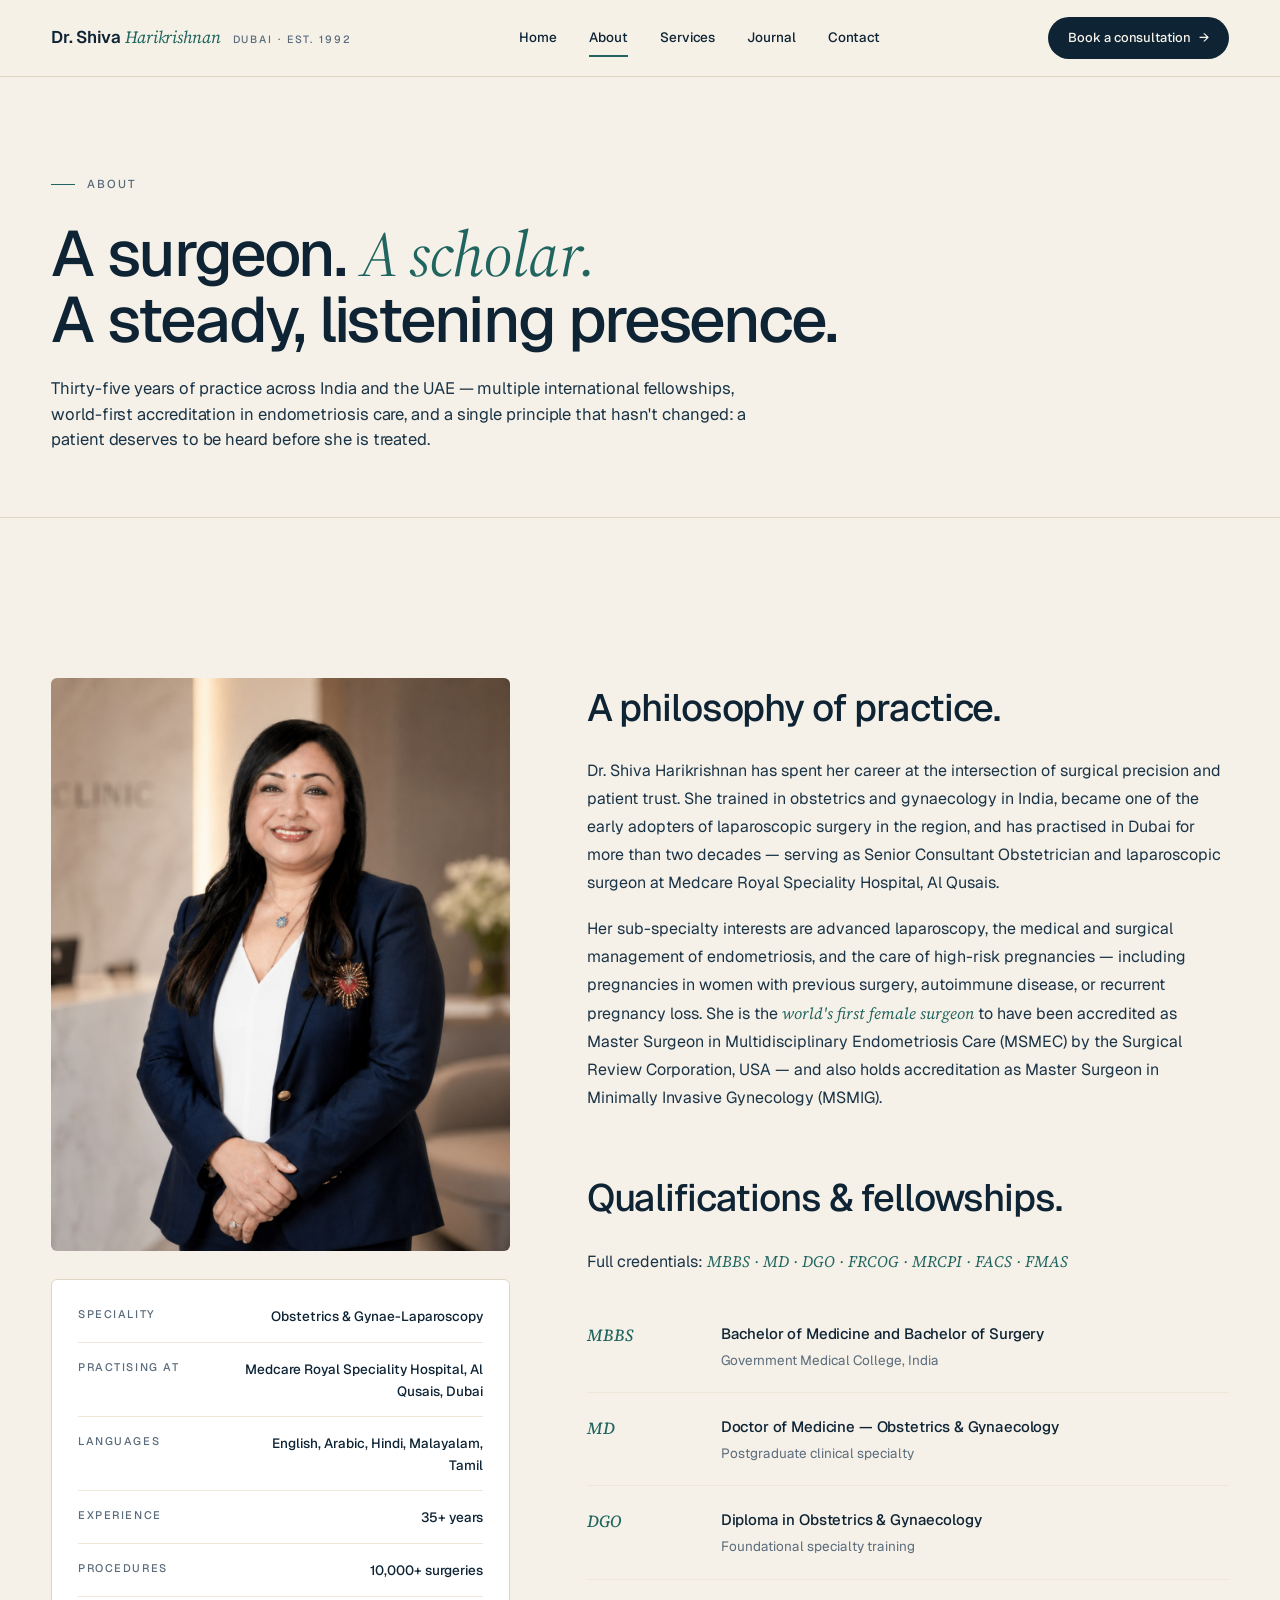
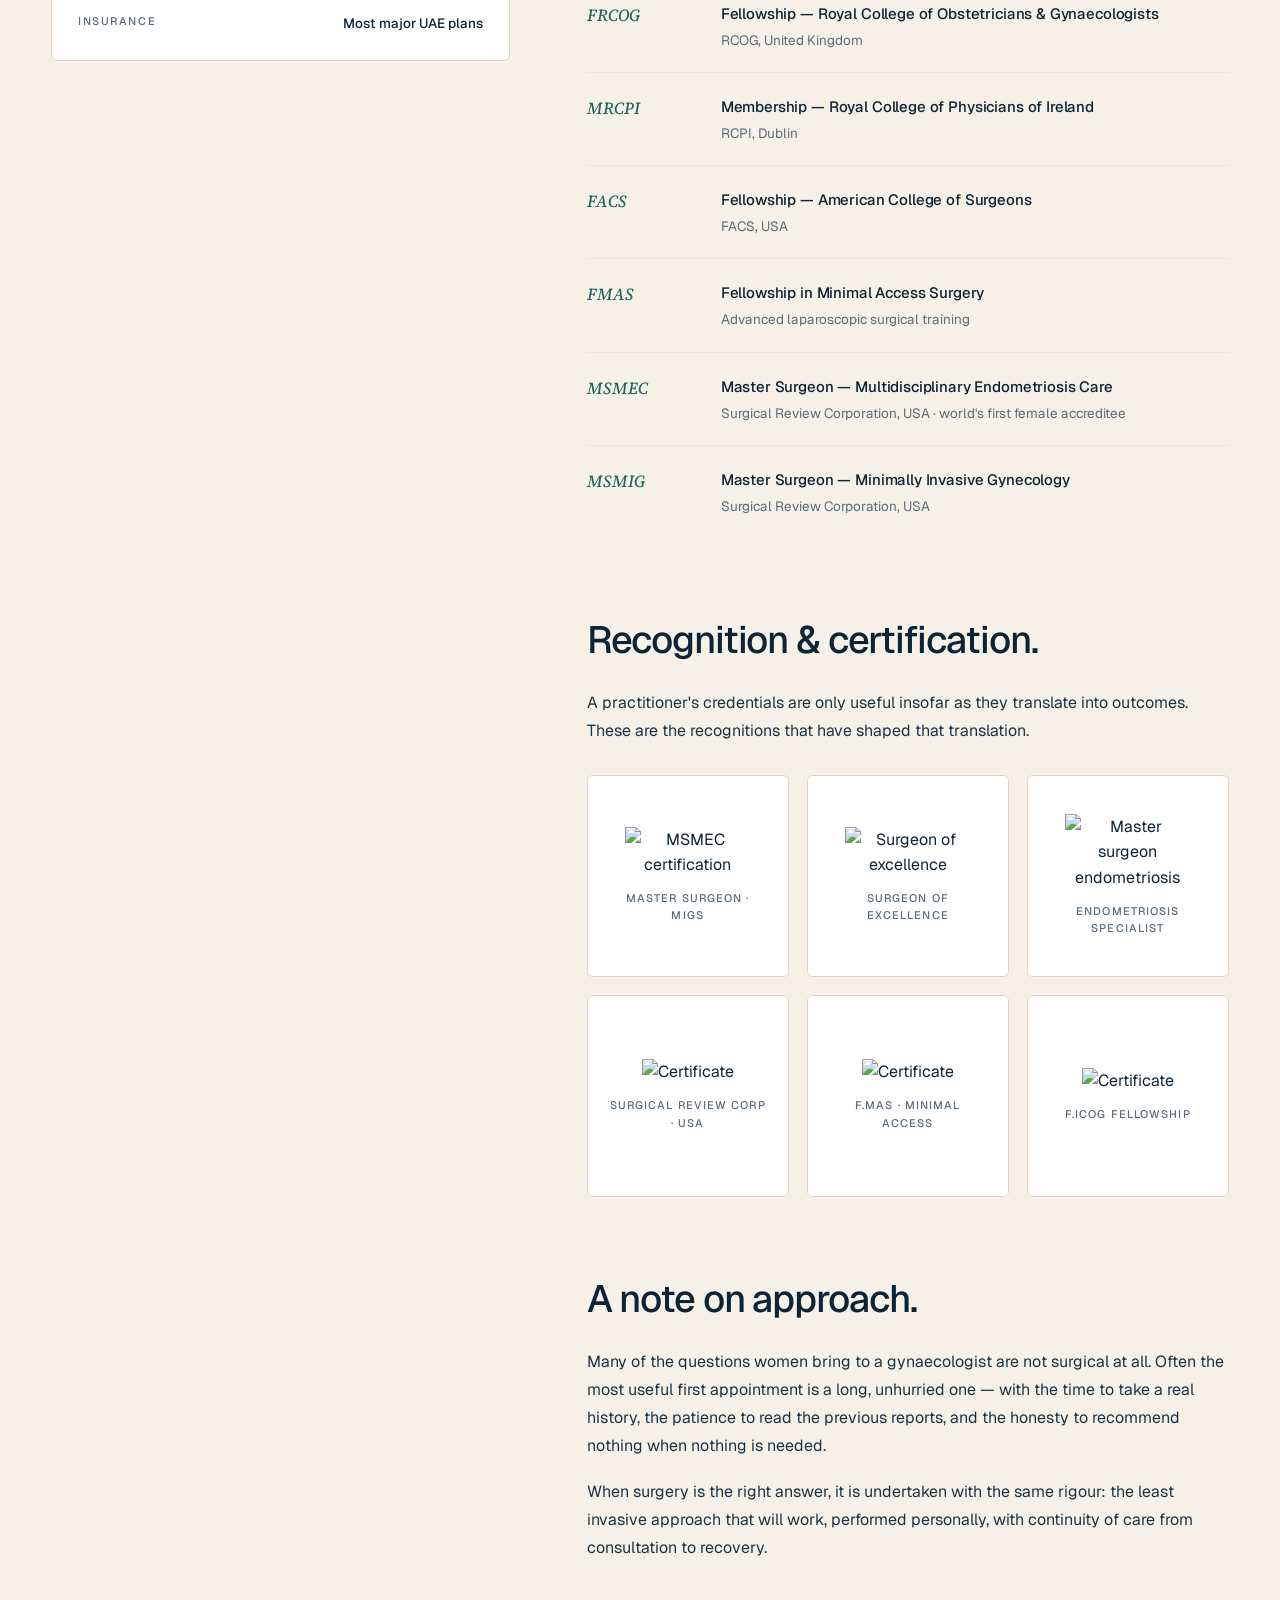
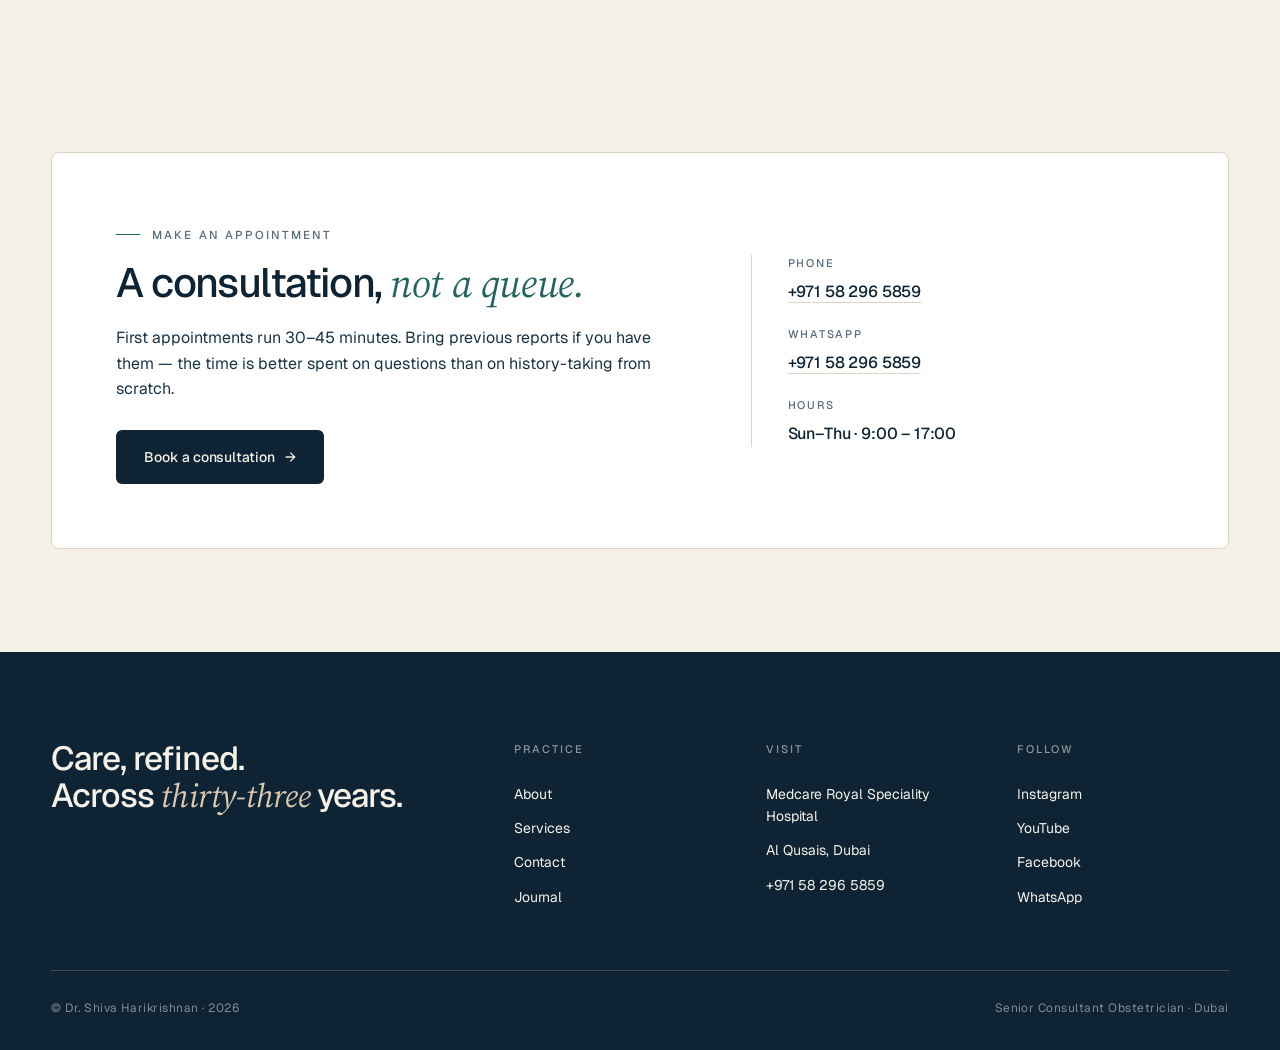
==== commit 8fe7dcbc: "Add photos, fallbacks and content updates" ====
--- a/about.html
+++ b/about.html
@@ -42,7 +42,8 @@
       <!-- Sticky side -->
       <aside class="bio-side">
         <div class="bio-portrait reveal">
-          <img src="assets/dr-shiva-portrait.jpg"
+          <img src="assets/dr-shiva-portrait.png"
+               onerror="this.onerror=null;this.src='https://d1vyq37mkczv9j.cloudfront.net/_processed_/8/1/csm_Dr._Shiva_Harikrishnan_b20683c82d.png';"
                alt="Dr. Shiva Harikrishnan portrait" />
         </div>
         <div class="quick reveal d1">
